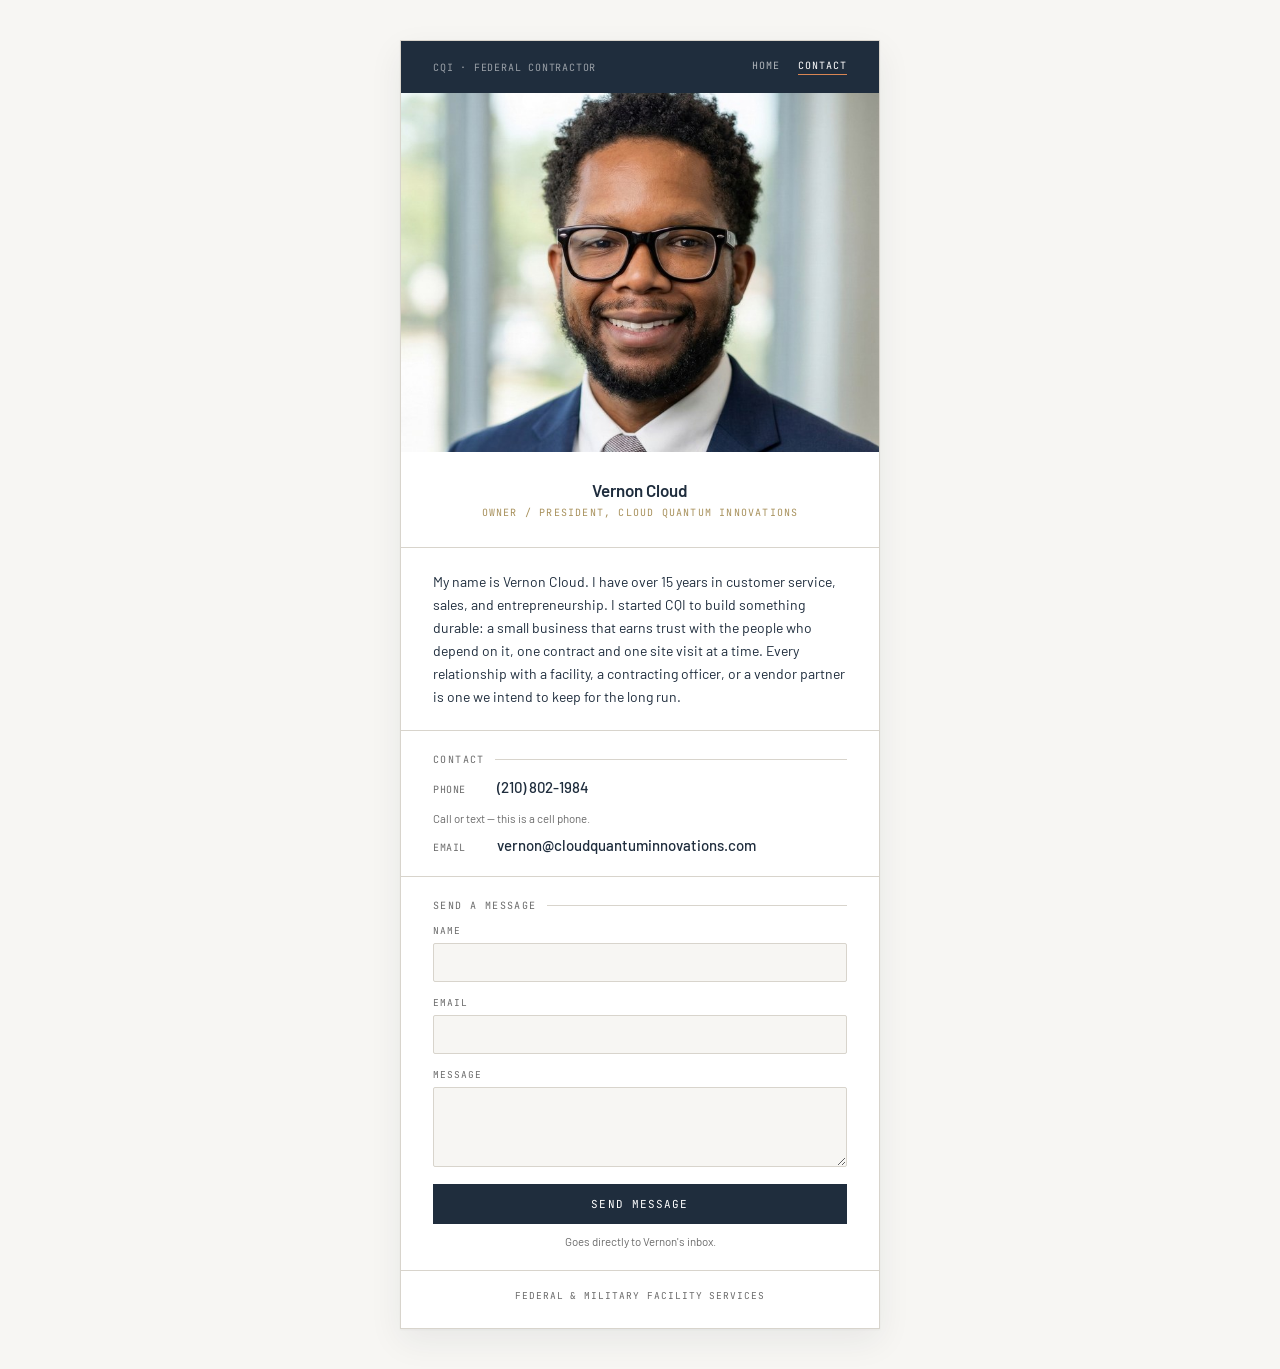
==== contact.html @ ab670339 "Add files via upload" ====
<!DOCTYPE html>
<html lang="en">
<head>
<meta charset="UTF-8">
<meta name="viewport" content="width=device-width, initial-scale=1.0">
<title>Contact &mdash; Cloud Quantum Innovations</title>
<link rel="stylesheet" href="styles.css">
</head>
<body>

<div class="sheet">

  <div class="band">
    <span class="band-id">CQI · FEDERAL CONTRACTOR</span>
    <div class="band-nav">
      <a href="index.html">Home</a>
      <a href="contact.html" class="active">Contact</a>
    </div>
  </div>

  <div class="photo-wrap">
    <img src="vernon-photo.jpg" alt="Vernon Cloud, Owner and President of Cloud Quantum Innovations">
  </div>

  <div class="hero" style="padding-top: 28px;">
    <div class="person-line" style="margin-top: 0; font-size: 17px;"><span class="person-name">Vernon Cloud</span></div>
    <div class="tagline" style="margin-top: 6px;">Owner / President, Cloud Quantum Innovations</div>
  </div>

  <div class="section">
    <div class="about-text">My name is Vernon Cloud. I have over 15 years in customer service, sales, and entrepreneurship. I started CQI to build something durable: a small business that earns trust with the people who depend on it, one contract and one site visit at a time. Every relationship with a facility, a contracting officer, or a vendor partner is one we intend to keep for the long run.</div>
  </div>

  <div class="section">
    <div class="label">Contact</div>
    <div class="contact-row">
      <a class="contact-item" href="tel:+12108021984">
        <span class="k">Phone</span>
        <span class="v">(210) 802-1984</span>
      </a>
      <div class="contact-note">Call or text &mdash; this is a cell phone.</div>
      <a class="contact-item" href="mailto:vernon@cloudquantuminnovations.com">
        <span class="k">Email</span>
        <span class="v">vernon@cloudquantuminnovations.com</span>
      </a>
    </div>
  </div>

  <div class="section">
    <div class="label">Send a message</div>
    <form id="contact-form" action="https://formspree.io/f/mbdvrbpk" method="POST">
      <div class="form-group">
        <label for="name">Name</label>
        <input type="text" id="name" name="name" required>
      </div>
      <div class="form-group">
        <label for="email">Email</label>
        <input type="email" id="email" name="_replyto" required>
      </div>
      <div class="form-group">
        <label for="message">Message</label>
        <textarea id="message" name="message" required></textarea>
      </div>
      <input type="hidden" name="_subject" value="New message from CQI website">
      <button type="submit" class="submit-btn">Send message</button>
    </form>
    <div class="form-note">Goes directly to Vernon's inbox.</div>
  </div>

  <div class="footer">
    <div class="footer-line">Federal &amp; Military Facility Services</div>
  </div>

</div>

</body>
</html>
---- styles.css ----
@import url('https://fonts.googleapis.com/css2?family=Barlow+Condensed:wght@500;600;700&family=Barlow:wght@400;500;600&family=JetBrains+Mono:wght@400;500&display=swap');

:root {
  --navy: #1F2D3D;
  --navy-deep: #16212E;
  --paper: #F7F6F3;
  --grey: #6B6B6B;
  --line: #D8D4CC;
  --brass: #A8915C;
  --purple: #906CD0;
  --orange: #D98654;
  --white: #FFFFFF;
}

* { margin: 0; padding: 0; box-sizing: border-box; }

html, body {
  background: var(--paper);
  color: var(--navy);
  font-family: 'Barlow', sans-serif;
  -webkit-font-smoothing: antialiased;
}

body {
  min-height: 100vh;
  display: flex;
  flex-direction: column;
  align-items: center;
  padding: 40px 20px;
}

.sheet {
  width: 100%;
  max-width: 480px;
  background: var(--white);
  border: 1px solid var(--line);
  box-shadow: 0 1px 2px rgba(0,0,0,0.04), 0 12px 32px rgba(31,45,61,0.07);
}

/* ---- Top nav band ---- */
.band {
  background: var(--navy);
  color: var(--white);
  padding: 18px 32px;
  display: flex;
  justify-content: space-between;
  align-items: center;
}

.band-id {
  font-family: 'JetBrains Mono', monospace;
  font-size: 10px;
  letter-spacing: 0.08em;
  color: rgba(255,255,255,0.55);
}

.band-nav {
  display: flex;
  gap: 18px;
}

.band-nav a {
  font-family: 'JetBrains Mono', monospace;
  font-size: 10px;
  letter-spacing: 0.1em;
  text-transform: uppercase;
  color: rgba(255,255,255,0.65);
  text-decoration: none;
}

.band-nav a.active {
  color: var(--white);
  border-bottom: 1px solid var(--orange);
  padding-bottom: 2px;
}

.band-nav a:hover {
  color: var(--white);
}

/* ---- Hero / wordmark ---- */
.hero {
  padding: 38px 32px 28px;
  text-align: center;
  border-bottom: 1px solid var(--line);
}

.wordmark {
  display: flex;
  align-items: center;
  justify-content: center;
  gap: 10px;
  margin-bottom: 18px;
}

.wordmark img {
  height: 44px;
  width: auto;
}

.name {
  font-family: 'Barlow Condensed', sans-serif;
  font-weight: 700;
  font-size: 34px;
  letter-spacing: -0.01em;
  color: var(--navy-deep);
  line-height: 1.05;
}

.name .accent {
  color: var(--purple);
}

.person-line {
  margin-top: 14px;
  font-size: 15px;
  color: var(--navy);
}

.person-line .person-name {
  font-weight: 600;
}

.tagline {
  font-family: 'JetBrains Mono', monospace;
  font-size: 10px;
  letter-spacing: 0.12em;
  text-transform: uppercase;
  color: var(--brass);
  margin-top: 10px;
}

.org-sub {
  font-size: 12.5px;
  color: var(--grey);
  margin-top: 4px;
}

/* ---- Photo ---- */
.photo-wrap {
  width: 100%;
  aspect-ratio: 4 / 3;
  overflow: hidden;
  background: var(--navy-deep);
}

.photo-wrap img {
  width: 100%;
  height: 100%;
  object-fit: cover;
  object-position: center 20%;
  display: block;
}

/* ---- Sections ---- */
.section {
  padding: 22px 32px;
  border-bottom: 1px solid var(--line);
}

.section:last-child { border-bottom: none; }

.label {
  font-family: 'JetBrains Mono', monospace;
  font-size: 10px;
  letter-spacing: 0.14em;
  text-transform: uppercase;
  color: var(--grey);
  margin-bottom: 12px;
  display: flex;
  align-items: center;
  gap: 10px;
}

.label::after {
  content: '';
  flex: 1;
  height: 1px;
  background: var(--line);
}

.about-text {
  font-size: 14px;
  line-height: 1.65;
  color: var(--navy);
}

.about-text + .about-text {
  margin-top: 12px;
}

/* ---- Services ---- */
.services-grid {
  display: grid;
  grid-template-columns: 1fr 1fr;
  gap: 9px 18px;
}

.service {
  font-size: 13.5px;
  color: var(--navy);
  display: flex;
  align-items: baseline;
  gap: 8px;
}

.service::before {
  content: '—';
  color: var(--brass);
  font-weight: 600;
}

/* ---- Customers served ---- */
.customers-list {
  display: flex;
  flex-direction: column;
  gap: 10px;
}

.customer {
  font-size: 14px;
  color: var(--navy);
  font-weight: 500;
  display: flex;
  align-items: baseline;
  gap: 10px;
}

.customer::before {
  content: '';
  width: 6px;
  height: 6px;
  border-radius: 50%;
  background: var(--purple);
  flex-shrink: 0;
  transform: translateY(-2px);
}

/* ---- Contact ---- */
.contact-row {
  display: flex;
  flex-direction: column;
  gap: 11px;
}

.contact-item {
  display: flex;
  align-items: baseline;
  gap: 12px;
  font-size: 15px;
  color: var(--navy);
  text-decoration: none;
}

.contact-item .k {
  font-family: 'JetBrains Mono', monospace;
  font-size: 10px;
  letter-spacing: 0.06em;
  color: var(--grey);
  width: 52px;
  flex-shrink: 0;
  text-transform: uppercase;
}

.contact-item .v {
  font-weight: 500;
  word-break: break-word;
}

a.contact-item:hover .v { color: var(--brass); }

.contact-note {
  font-size: 11.5px;
  color: var(--grey);
  margin-top: 4px;
}

/* ---- Form ---- */
.form-group {
  margin-bottom: 14px;
}

.form-group label {
  display: block;
  font-family: 'JetBrains Mono', monospace;
  font-size: 9.5px;
  letter-spacing: 0.1em;
  text-transform: uppercase;
  color: var(--grey);
  margin-bottom: 6px;
}

.form-group input,
.form-group textarea {
  width: 100%;
  border: 1px solid var(--line);
  background: var(--paper);
  padding: 10px 12px;
  font-family: 'Barlow', sans-serif;
  font-size: 14px;
  color: var(--navy);
  border-radius: 2px;
}

.form-group input:focus,
.form-group textarea:focus {
  outline: none;
  border-color: var(--purple);
}

.form-group textarea {
  resize: vertical;
  min-height: 80px;
}

.submit-btn {
  width: 100%;
  background: var(--navy);
  color: var(--white);
  border: none;
  padding: 13px;
  font-family: 'JetBrains Mono', monospace;
  font-size: 11px;
  letter-spacing: 0.1em;
  text-transform: uppercase;
  cursor: pointer;
  transition: background 0.15s ease;
}

.submit-btn:hover {
  background: var(--navy-deep);
}

.form-note {
  font-size: 11.5px;
  color: var(--grey);
  margin-top: 10px;
  text-align: center;
}

/* ---- CTA button (home -> contact) ---- */
.cta-row {
  padding: 24px 32px 30px;
  text-align: center;
}

.cta-btn {
  display: inline-block;
  background: var(--navy);
  color: var(--white);
  text-decoration: none;
  padding: 13px 28px;
  font-family: 'JetBrains Mono', monospace;
  font-size: 11px;
  letter-spacing: 0.1em;
  text-transform: uppercase;
  transition: background 0.15s ease;
}

.cta-btn:hover {
  background: var(--navy-deep);
}

/* ---- Footer ---- */
.footer {
  padding: 18px 32px 26px;
  text-align: center;
}

.footer-line {
  font-family: 'JetBrains Mono', monospace;
  font-size: 9.5px;
  letter-spacing: 0.1em;
  color: var(--grey);
  text-transform: uppercase;
}

@media (max-width: 420px) {
  .name { font-size: 27px; }
  .wordmark img { height: 36px; }
}
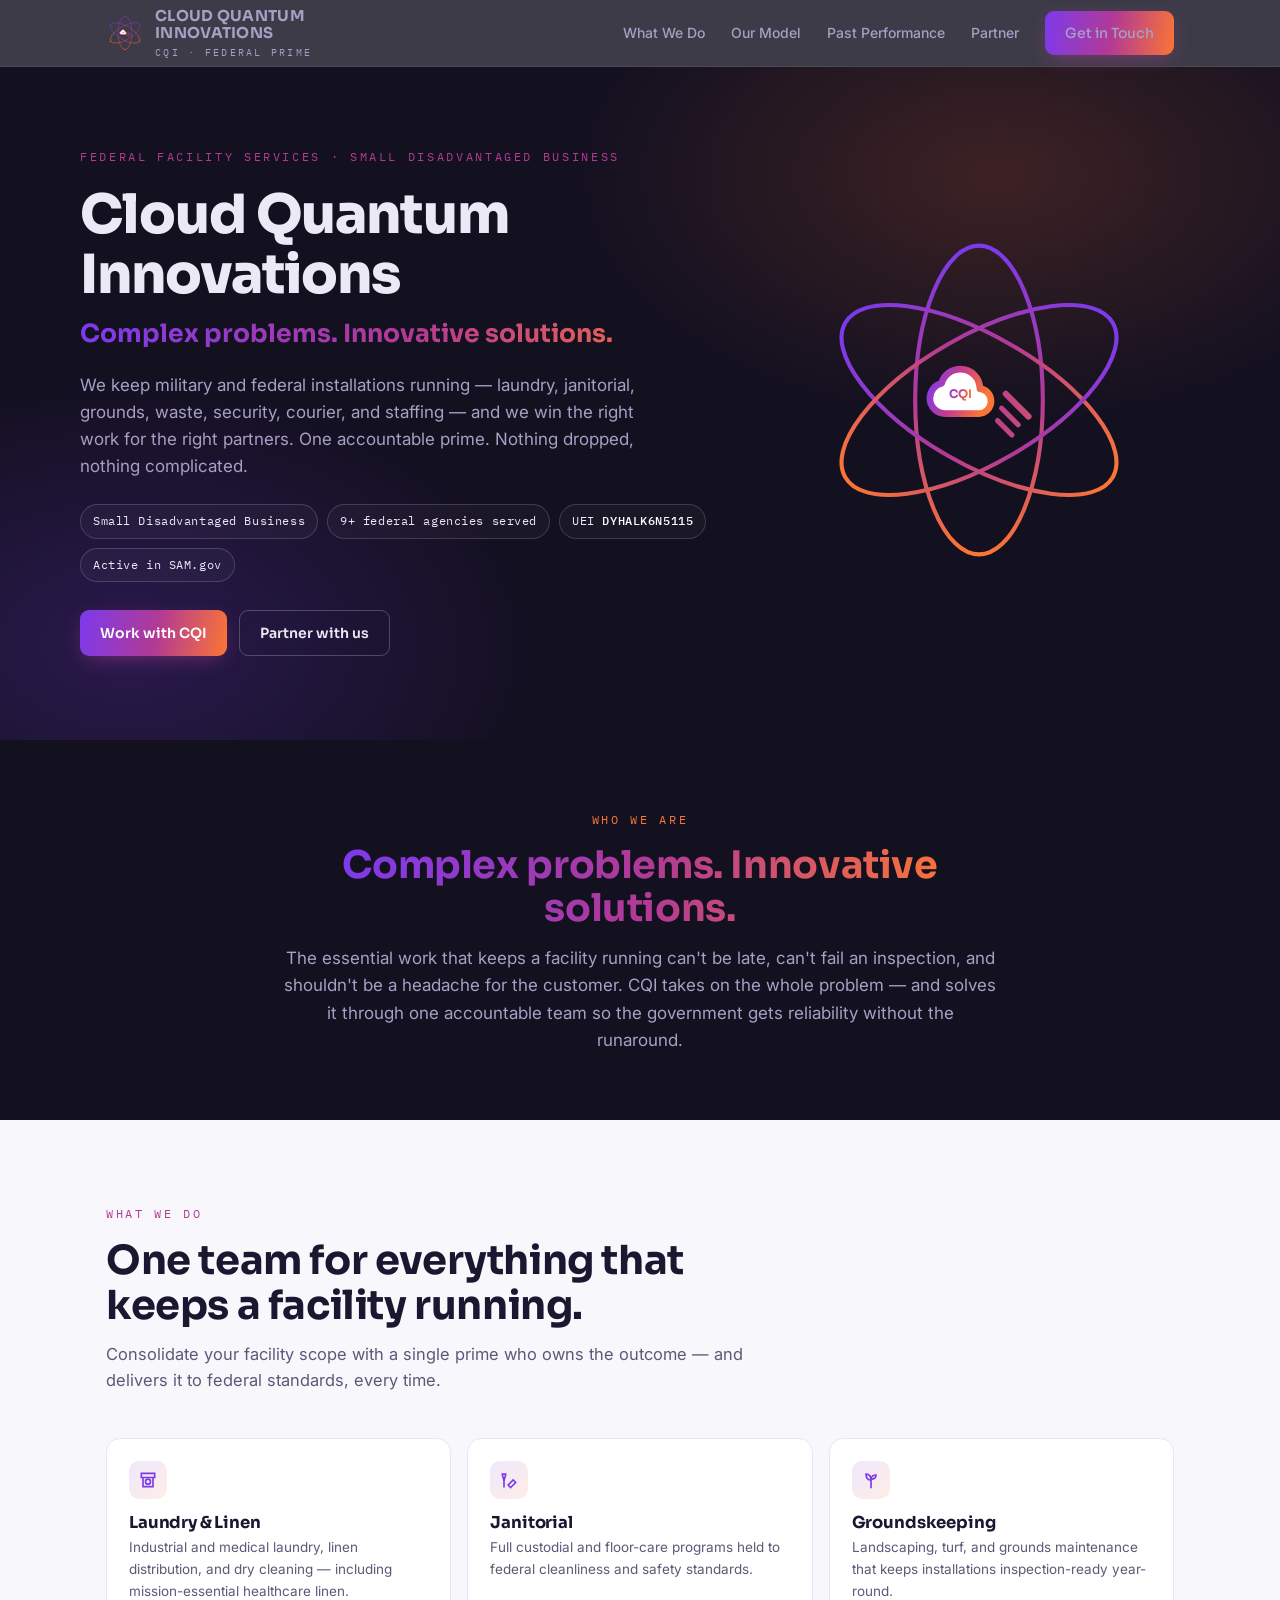
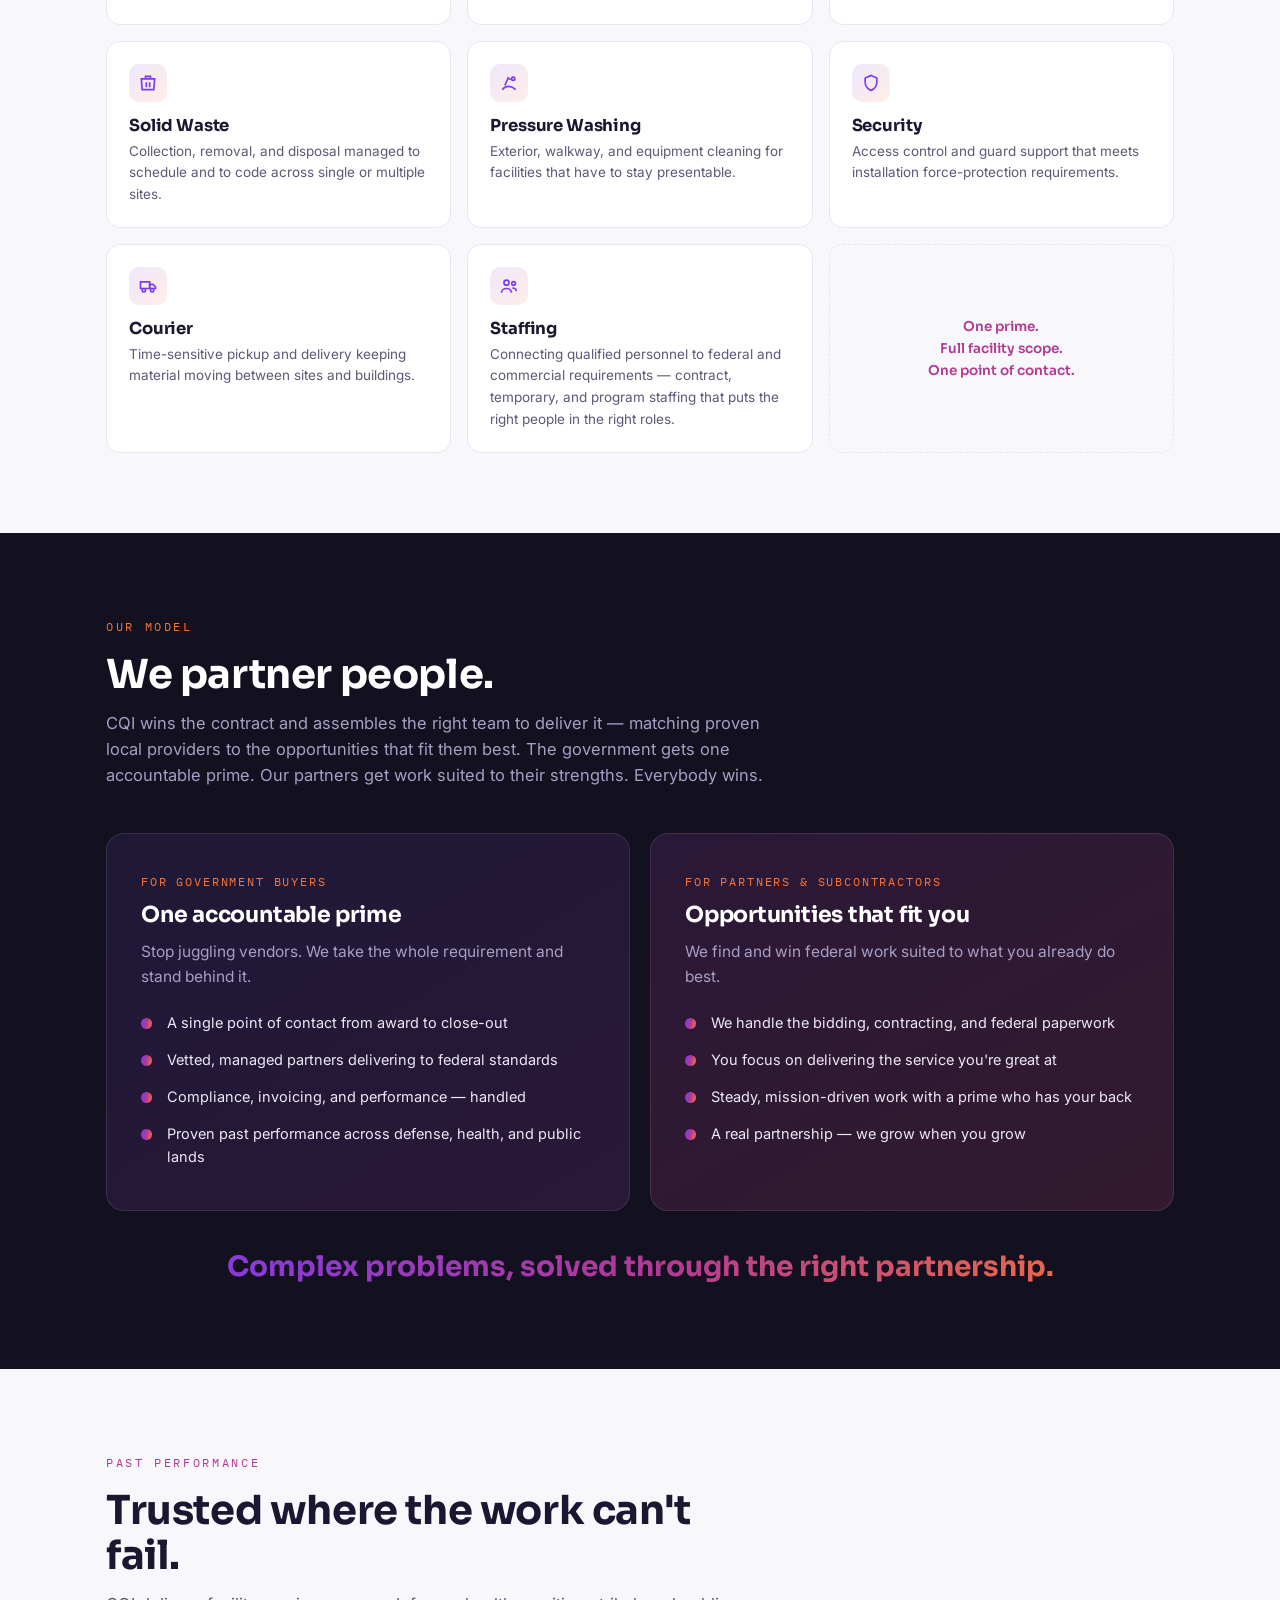
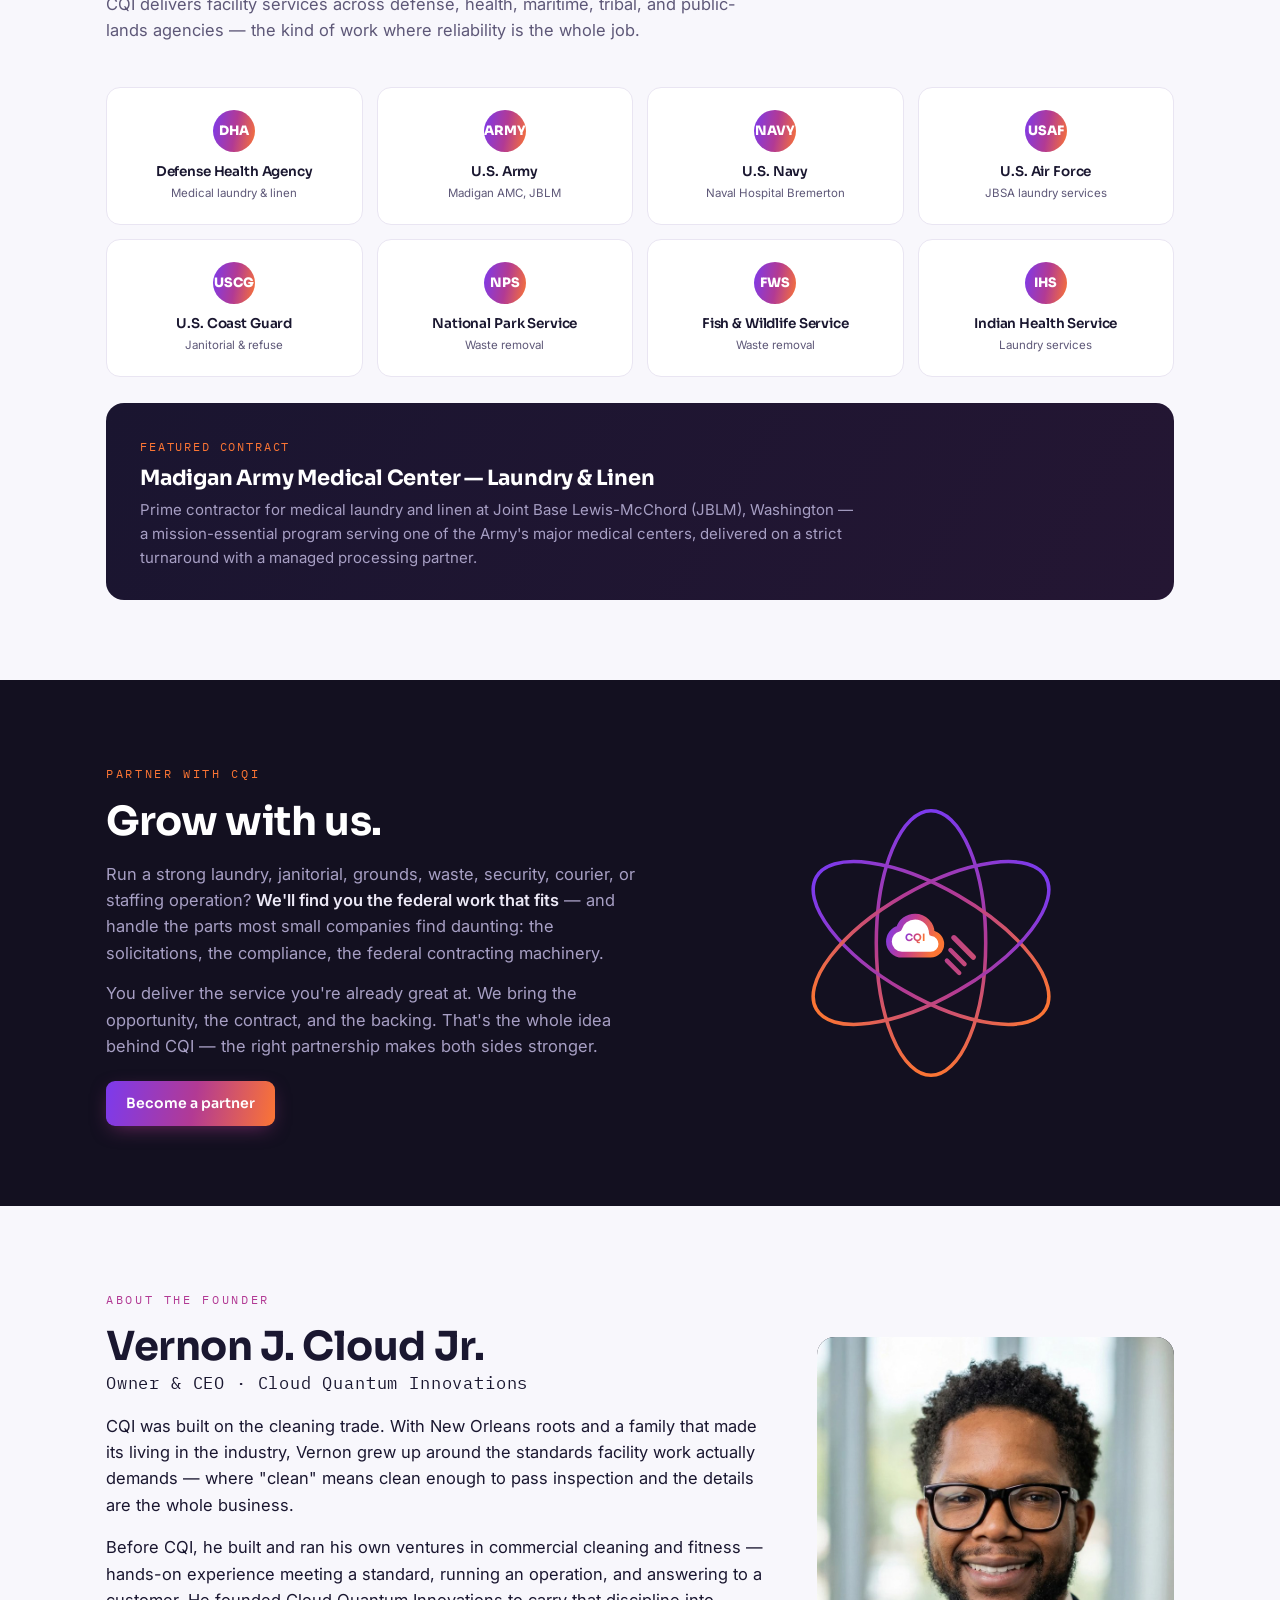
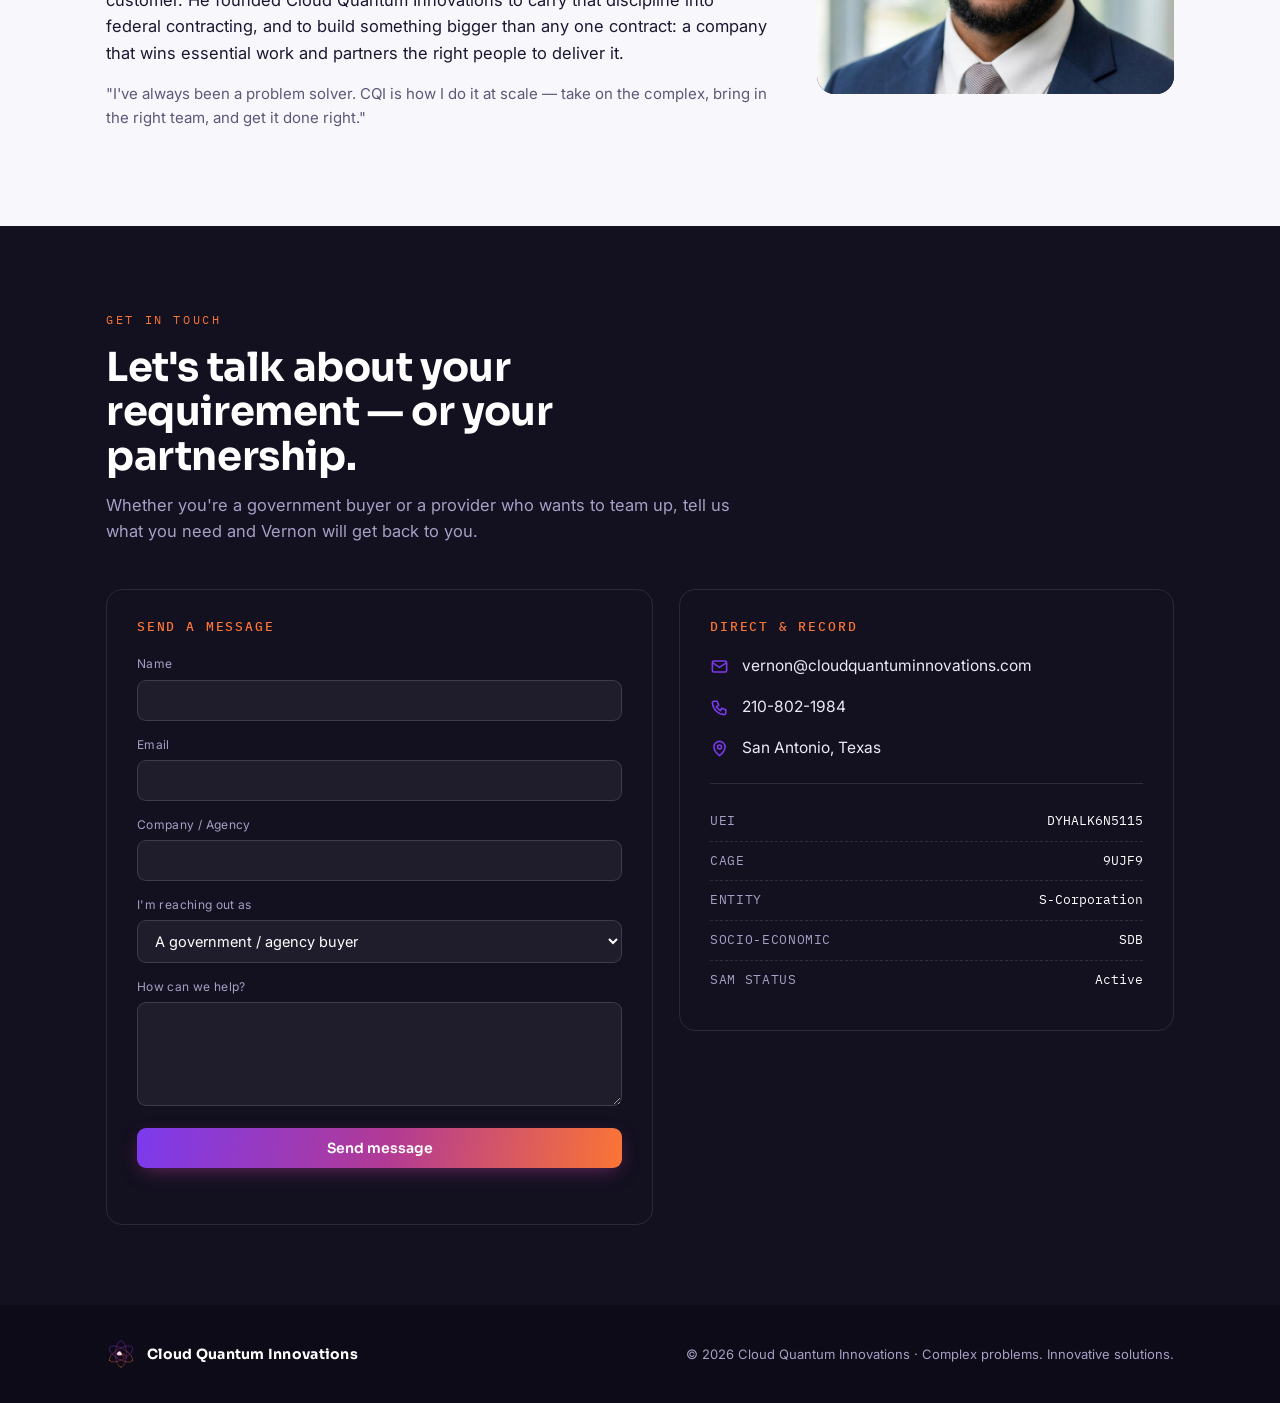
==== commit f60e2269: "Polish site: founder photo, link previews, Google files, contact redirect - Add founder.jpg so the A" ====
--- a/contact.html
+++ b/contact.html
@@ -3,75 +3,12 @@
 <head>
 <meta charset="UTF-8">
 <meta name="viewport" content="width=device-width, initial-scale=1.0">
-<title>Contact &mdash; Cloud Quantum Innovations</title>
-<link rel="stylesheet" href="styles.css">
+<title>Contact — Cloud Quantum Innovations</title>
+<link rel="canonical" href="https://cloudquantuminnovations.com/#contact">
+<meta http-equiv="refresh" content="0; url=index.html#contact">
+<script>location.replace('index.html#contact');</script>
 </head>
 <body>
-
-<div class="sheet">
-
-  <div class="band">
-    <span class="band-id">CQI · FEDERAL CONTRACTOR</span>
-    <div class="band-nav">
-      <a href="index.html">Home</a>
-      <a href="contact.html" class="active">Contact</a>
-    </div>
-  </div>
-
-  <div class="photo-wrap">
-    <img src="vernon-photo.jpg" alt="Vernon Cloud, Owner and President of Cloud Quantum Innovations">
-  </div>
-
-  <div class="hero" style="padding-top: 28px;">
-    <div class="person-line" style="margin-top: 0; font-size: 17px;"><span class="person-name">Vernon Cloud</span></div>
-    <div class="tagline" style="margin-top: 6px;">Owner / President, Cloud Quantum Innovations</div>
-  </div>
-
-  <div class="section">
-    <div class="about-text">My name is Vernon Cloud. I have over 15 years in customer service, sales, and entrepreneurship. I started CQI to build something durable: a small business that earns trust with the people who depend on it, one contract and one site visit at a time. Every relationship with a facility, a contracting officer, or a vendor partner is one we intend to keep for the long run.</div>
-  </div>
-
-  <div class="section">
-    <div class="label">Contact</div>
-    <div class="contact-row">
-      <a class="contact-item" href="tel:+12108021984">
-        <span class="k">Phone</span>
-        <span class="v">(210) 802-1984</span>
-      </a>
-      <div class="contact-note">Call or text &mdash; this is a cell phone.</div>
-      <a class="contact-item" href="mailto:vernon@cloudquantuminnovations.com">
-        <span class="k">Email</span>
-        <span class="v">vernon@cloudquantuminnovations.com</span>
-      </a>
-    </div>
-  </div>
-
-  <div class="section">
-    <div class="label">Send a message</div>
-    <form id="contact-form" action="https://formspree.io/f/mbdvrbpk" method="POST">
-      <div class="form-group">
-        <label for="name">Name</label>
-        <input type="text" id="name" name="name" required>
-      </div>
-      <div class="form-group">
-        <label for="email">Email</label>
-        <input type="email" id="email" name="_replyto" required>
-      </div>
-      <div class="form-group">
-        <label for="message">Message</label>
-        <textarea id="message" name="message" required></textarea>
-      </div>
-      <input type="hidden" name="_subject" value="New message from CQI website">
-      <button type="submit" class="submit-btn">Send message</button>
-    </form>
-    <div class="form-note">Goes directly to Vernon's inbox.</div>
-  </div>
-
-  <div class="footer">
-    <div class="footer-line">Federal &amp; Military Facility Services</div>
-  </div>
-
-</div>
-
+<p>Taking you to <a href="index.html#contact">Contact Cloud Quantum Innovations</a> — Vernon J. Cloud Jr., 210-802-1984, vernon@cloudquantuminnovations.com.</p>
 </body>
 </html>
